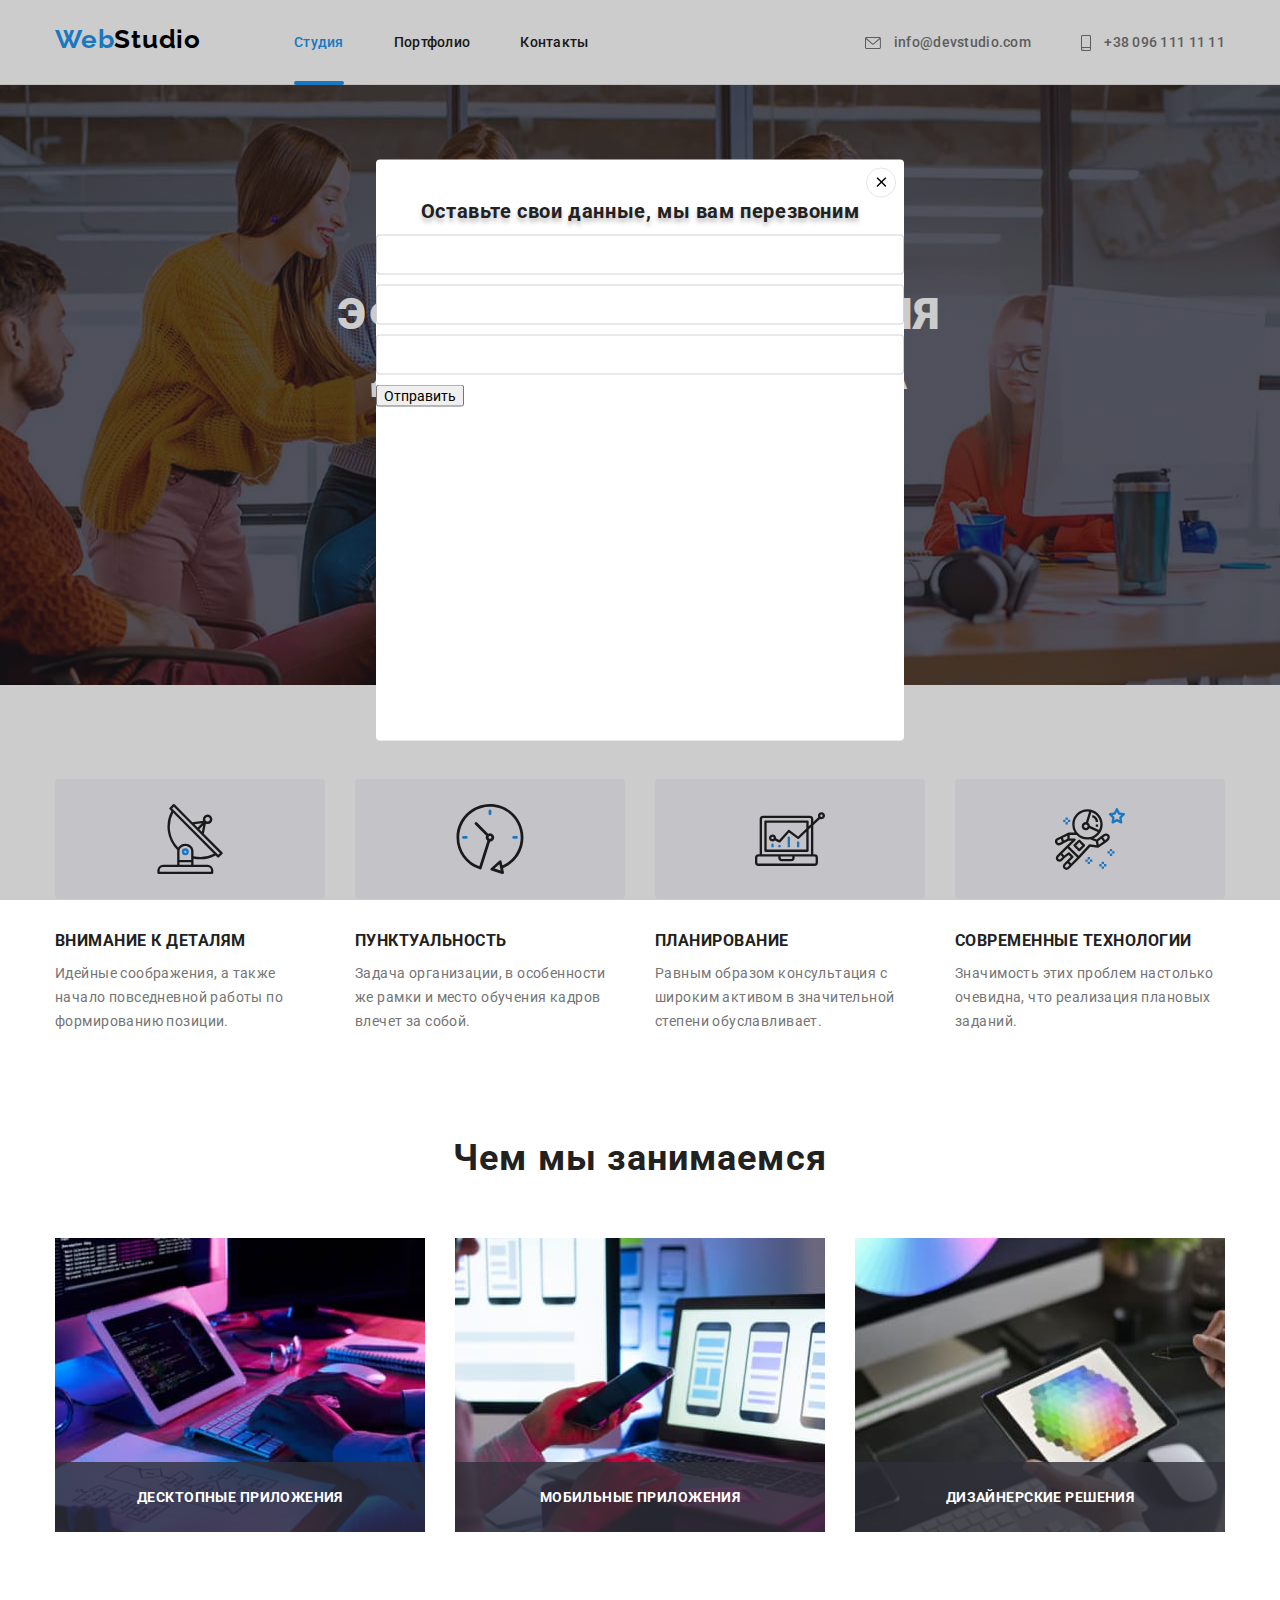
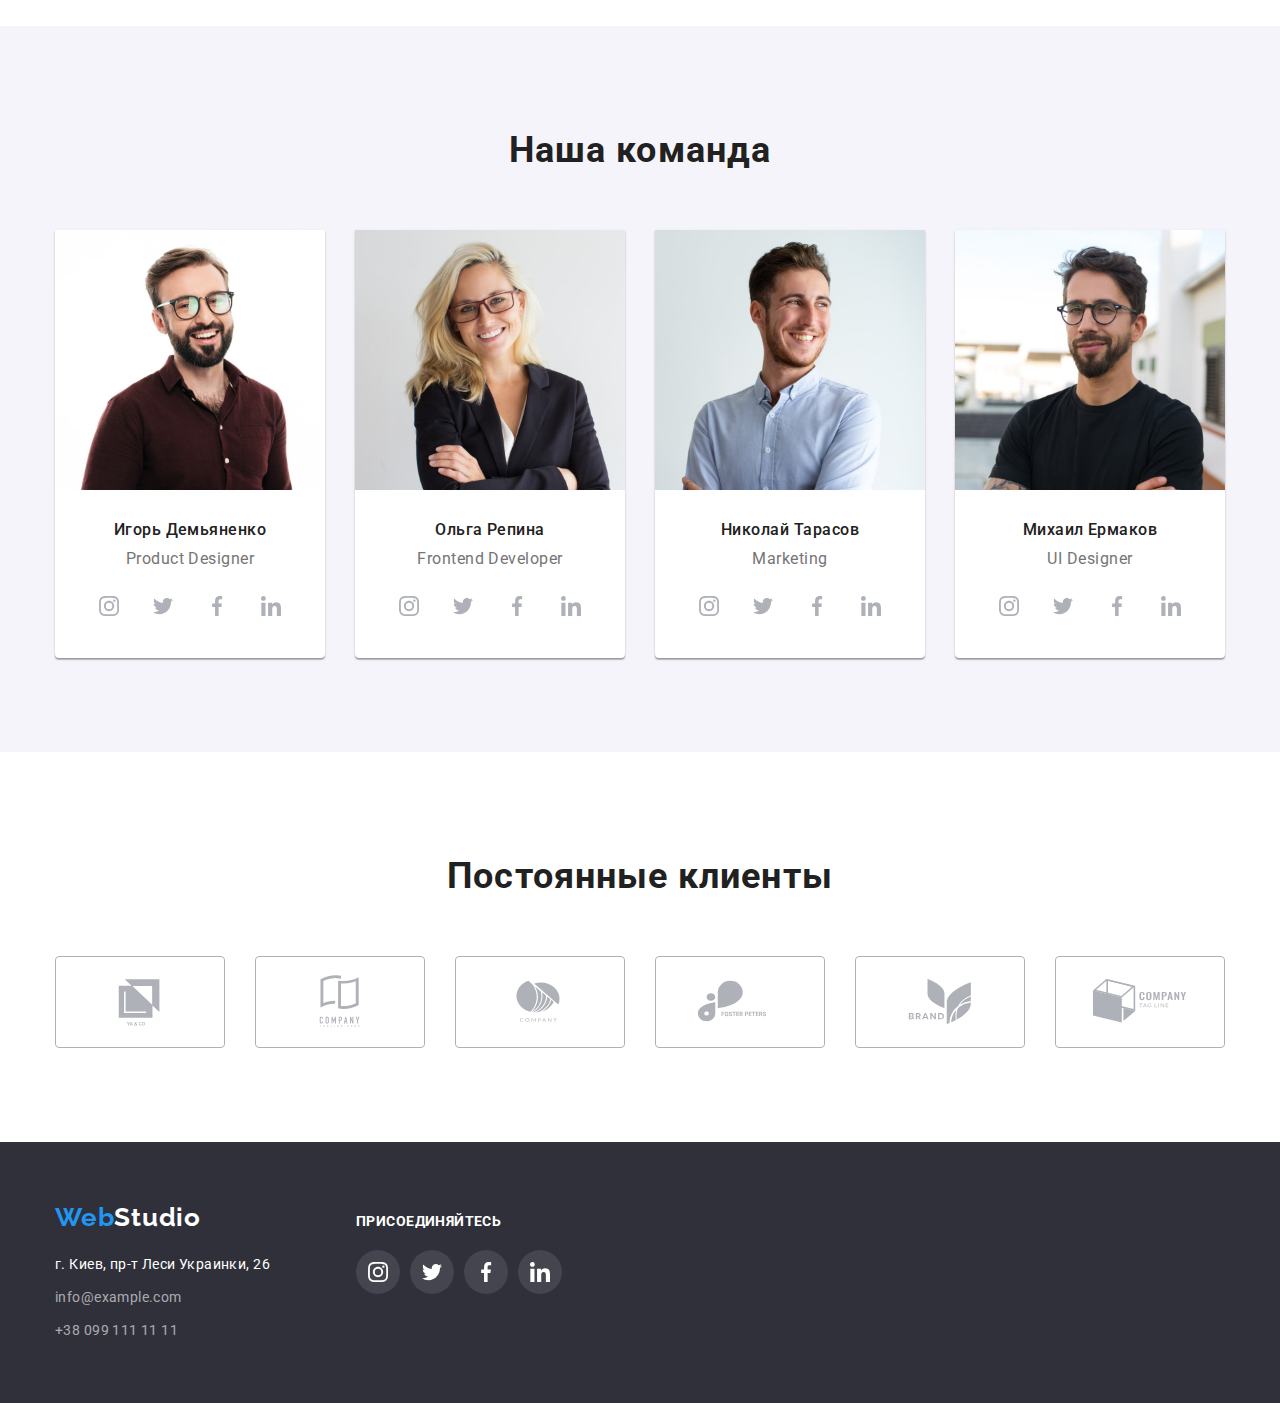
==== index.html @ d60c788e "Делает разметку модалки" ====
<!DOCTYPE html>
<html lang="ru">

<head>
    <meta charset="UTF-8">
    <meta http-equiv="X-UA-Compatible" content="IE=edge">
    <meta name="viewport" content="width=device-width, initial-scale=1.0">
    <title>Document</title>
    <link rel="preconnect" href="https://fonts.googleapis.com">
    <link rel="preconnect" href="https://fonts.gstatic.com" crossorigin>
    <link href="https://fonts.googleapis.com/css2?family=Raleway:wght@700&family=Roboto:wght@400;500;700;900&display=swap"
        rel="stylesheet">
    <link rel="stylesheet" href="https://cdnjs.cloudflare.com/ajax/libs/modern-normalize/1.1.0/modern-normalize.min.css">
    <link rel="stylesheet" href="./css/styles.css">
</head>

<body>
    <header class="header">
    <div class="container navigation">
        <nav>
            <a href="" class="logo">Web<span class="logopart1">Studio</span>
            </a>
            <ul class="nav">
                <li class="nav-item"><a href="" class="nav-link current">Студия</a></li>
                <li class="nav-item"><a href="./portfolio.html" class="nav-link">Портфолио</a></li>
                <li class="nav-item"><a href="" class="nav-link">Контакты</a></li>
        
            </ul>
        </nav>
        <ul class="header-contacts">
            <li class="header-contacts-item"><a href="mailto:info@devstudio.com"
                    class="header-contacts-link">
                    <svg class="header-icon mail" width="16" height="12">
                        <use href="./images/icons.svg#mail"></use>
                    </svg>
                    info@devstudio.com</a></li>
            <li class="header-contacts-item"><a href="tel:+380961111111" class="header-contacts-link">
                    <svg class="header-icon tel" width="10" height="16">
                        <use href="./images/icons.svg#tel"></use>
                    </svg>
                +38 096 111 11 11</a></li>
        </ul>
    </div>
        

    </header>
    <main>

        <section class="hero linear">
            <div class="container">
            <h1 class="hero-title">Эффективные решения для вашего бизнеса</h1>
            <button type="button" class="btn" data-modal-open>Заказать услугу</button>
            </div>
        </section>


        <section class="section">
            <div class="container">
                <h2 class="visually-hidden">Преимущества работы</h2>
                <ul class="list">
                    <li class="list-item">
                        <div class="benefits-container">
                        <svg class="benefits-icon">
                            <use href="./images/icons.svg#antenna"></use>
                        </svg>
                        </div>
                        <h3 class="section-title">Внимание к деталям</h3>
                        <p class="paragraph">Идейные соображения, а также начало повседневной работы по формированию позиции.</p>
                    </li>
                    <li class="list-item">
                        <div class="benefits-container">
                        <svg class="benefits-icon">
                            <use href="./images/icons.svg#clock"></use>
                        </svg>
                        </div>
                        <h3 class="section-title">Пунктуальность</h3>
                        <p class="paragraph">Задача организации, в особенности же рамки и место обучения кадров влечет за собой.</p>
                    </li>
                    <li class="list-item">
                        <div class="benefits-container">
                        <svg class="benefits-icon">
                            <use href="./images/icons.svg#diagram"></use>
                        </svg>
                        </div>
                        <h3 class="section-title">Планирование</h3>
                        <p class="paragraph">Равным образом консультация с широким активом в значительной степени обуславливает.</p>
                    </li>
                    <li class="list-item">
                        <div class="benefits-container">
                        <svg class="benefits-icon">
                            <use href="./images/icons.svg#astronaut"></use>
                        </svg>
                        </div>
                        <h3 class="section-title">Современные технологии</h3>
                        <p class="paragraph">Значимость этих проблем настолько очевидна, что реализация плановых заданий.</p>
                    </li>
                </ul>
            </div>
        </section>

        <section class="section work">
            <div class="container">
                <h2 class="work">Чем мы занимаемся</h2>
                <ul class="list">
                    <li class="list-work">
                        <div class="work-thumb">
                        <img src="./images/keyboard.jpg" alt="разработка планшетного приложения" width="370" height="294" />
                        <div class="work-element">
                            <h3 class="work-title">Десктопные приложения</h3>
                        </div>
                        </div>
                        
                    </li>
                    <li class="list-work">
                        <div class="work-thumb">
                        <img src="./images/notebook.jpg" alt="ноутбук" width="370" height="294" />
                        <div class="work-element">
                            <h3 class="work-title">Мобильные приложения</h3>
                        </div>
                        </div>
                    </li>
                    <li class="list-work">
                        <div class="work-thumb">
                        <img src="./images/art.jpg" alt="работа с палитрой" width="370" height="294" />
                        <div class="work-element">
                        <h3 class="work-title">Дизайнерские решения</h3>
                        </div>
                        </div>
                    </li>
                </ul>
            </div>
        </section>

        <section class="team section">
            <div class="container">
                <h2 class="team-title">Наша команда</h2>
                <ul class="list">
                    <li class="list-item team">
                        <img src="./images/menone.jpg" alt="первый работник" width="270" height="260">
                        <div class="team-container">
                        <h3 class="team-name">Игорь Демьяненко</h3>
                        <p lang="en" class="profession">Product Designer</p>
                        <ul class="team-list">
                            <li class="team-item">
                                <a href="" class="team-link">
                                <svg class="team-icon" width="20" height="20">
                                    <use href="./images/icons.svg#instagram"></use>
                                </svg>
                                </a>
                            </li>
                            <li class="team-item">
                                <a href="" class="team-link">
                                <svg class="team-icon" width="20" height="20">
                                    <use href="./images/icons.svg#twitter"></use>
                                </svg>
                                </a>
                            </li>
                            <li class="team-item">
                                <a href="" class="team-link">
                                <svg class="team-icon" width="20" height="20">
                                    <use href="./images/icons.svg#facebook"></use>
                                </svg>
                                </a>
                            </li>
                            <li class="team-item">
                                <a href="" class="team-link">
                                <svg class="team-icon" width="20" height="20">
                                    <use href="./images/icons.svg#linkedin"></use>
                                </svg>
                                </a>
                            </li>
                        </ul>
                        </div>
                    </li>
                    <li class="list-item team">
                        <img src="./images/women.jpg" alt="второй работник" width="270" height="260">
                        <div class="team-container">
                        <h3 class="team-name">Ольга Репина</h3>
                        <p lang="en" class="profession">Frontend Developer</p>
                        <ul class="team-list">
                            <li class="team-item">
                                <a href="" class="team-link">
                                    <svg class="team-icon" width="20" height="20">
                                        <use href="./images/icons.svg#instagram"></use>
                                    </svg>
                                </a>
                            </li>
                            <li class="team-item">
                                <a href="" class="team-link">
                                    <svg class="team-icon" width="20" height="20">
                                        <use href="./images/icons.svg#twitter"></use>
                                    </svg>
                                </a>
                            </li>
                            <li class="team-item">
                                <a href="" class="team-link">
                                    <svg class="team-icon" width="20" height="20">
                                        <use href="./images/icons.svg#facebook"></use>
                                    </svg>
                                </a>
                            </li>
                            <li class="team-item">
                                <a href="" class="team-link">
                                    <svg class="team-icon" width="20" height="20">
                                        <use href="./images/icons.svg#linkedin"></use>
                                    </svg>
                                </a>
                            </li>
                        </ul>
                        </div>
                    </li>
                    <li class="list-item team">
                        <img src="./images/mentwo.jpg" alt="третий работник" width="270" height="260">
                        <div class="team-container">
                        <h3 class="team-name">Николай Тарасов</h3>
                        <p lang="en" class="profession">Marketing</p>
                        <ul class="team-list">
                            <li class="team-item">
                                <a href="" class="team-link">
                                    <svg class="team-icon" width="20" height="20">
                                        <use href="./images/icons.svg#instagram"></use>
                                    </svg>
                                </a>
                            </li>
                            <li class="team-item">
                                <a href="" class="team-link">
                                    <svg class="team-icon" width="20" height="20">
                                        <use href="./images/icons.svg#twitter"></use>
                                    </svg>
                                </a>
                            </li>
                            <li class="team-item">
                                <a href="" class="team-link">
                                    <svg class="team-icon" width="20" height="20">
                                        <use href="./images/icons.svg#facebook"></use>
                                    </svg>
                                </a>
                            </li>
                            <li class="team-item">
                                <a href="" class="team-link">
                                    <svg class="team-icon" width="20" height="20">
                                        <use href="./images/icons.svg#linkedin"></use>
                                    </svg>
                                </a>
                            </li>
                        </ul>
                        </div>
                    </li>
                    <li class="list-item team">
                        <img src="./images/menthree.jpg" alt="четвертый работник" width="270" height="260">
                        <div class="team-container">
                        <h3 class="team-name">Михаил Ермаков</h3>
                        <p lang="en" class="profession">UI Designer</p>
                        <ul class="team-list">
                            <li class="team-item">
                                <a href="" class="team-link">
                                    <svg class="team-icon" width="20" height="20">
                                        <use href="./images/icons.svg#instagram"></use>
                                    </svg>
                                </a>
                            </li>
                            <li class="team-item">
                                <a href="" class="team-link">
                                    <svg class="team-icon" width="20" height="20">
                                        <use href="./images/icons.svg#twitter"></use>
                                    </svg>
                                </a>
                            </li>
                            <li class="team-item">
                                <a href="" class="team-link">
                                    <svg class="team-icon" width="20" height="20">
                                        <use href="./images/icons.svg#facebook"></use>
                                    </svg>
                                </a>
                            </li>
                            <li class="team-item">
                                <a href="" class="team-link">
                                    <svg class="team-icon" width="20" height="20">
                                        <use href="./images/icons.svg#linkedin"></use>
                                    </svg>
                                </a>
                            </li>
                        </ul>
                        </div>
                    </li>
                </ul>
            </div>
        </section>
        <section class="clients section">
            <div class="container">
                <h2 class="clients-title">Постоянные клиенты</h2>
                <ul class="clients-list">
                    <li class="clients-item">
                        <div class="clients-container">
                        <a href="" class="clients-link">
                            <svg class="clients-icon" width="106" height="60">
                                <use href="./images/icons.svg#logo"></use>
                            </svg>
                        </a>
                        </div>
                    </li>
                    <li class="clients-item">
                        <div class="clients-container">
                            <a href="" class="clients-link">
                                <svg class="clients-icon" width="106" height="60">
                                    <use href="./images/icons.svg#logo-1"></use>
                                </svg>
                            </a>
                        </div>
                    </li>
                    <li class="clients-item">
                        <div class="clients-container">
                            <a href="" class="clients-link">
                                <svg class="clients-icon" width="106" height="60">
                                    <use href="./images/icons.svg#logo-2"></use>
                                </svg>
                            </a>
                        </div>
                    </li>
                    <li class="clients-item">
                        <div class="clients-container">
                            <a href="" class="clients-link">
                                <svg class="clients-icon" width="106" height="60">
                                    <use href="./images/icons.svg#logo-3"></use>
                                </svg>
                            </a>
                        </div>
                    </li>
                    <li class="clients-item">
                        <div class="clients-container">
                            <a href="" class="clients-link">
                                <svg class="clients-icon" width="106" height="60">
                                    <use href="./images/icons.svg#logo-4"></use>
                                </svg>
                            </a>
                        </div>
                    </li>
                    <li class="clients-item">
                        <div class="clients-container">
                            <a href="" class="clients-link">
                                <svg class="clients-icon" width="106" height="60">
                                    <use href="./images/icons.svg#logo-5"></use>
                                </svg>
                            </a>
                        </div>
                    </li>
                </ul>
            </div>
        </section>
    </main>

    <footer class="footer">
        <div class="container footer-central">
            <div class="footer-adress">
            <a href="" class="logo-footer">Web<span class="logopart2">Studio</span>
            </a>
            <address>
                <p class="street-address">г. Киев, пр-т Леси Украинки, 26</p>
                <ul class="footer-contacts">
                    <li class="footer-contacts-item mail"><a href="mailto:info@example.com"
                            class="footer-contacts-link">info@example.com</a></li>
                    <li class="footer-contacts-item"><a href="tel:+380991111111" class="footer-contacts-link">+38 099 111 11 11</a>
                    </li>
                </ul>
            </address>
            </div>
        <div class="container footer-icon">
            <p class="go">Присоединяйтесь</p>
            <ul class="footer-icon-list">
                <li class="footer-icon-item">
                    <a href="" class="footer-icon-link">
                        <svg class="footer-icon" width="20" height="20">
                            <use href="./images/icons.svg#instagram"></use>
                        </svg>
                    </a>
                </li>
                <li class="footer-icon-item">
                    <a href="" class="footer-icon-link">
                        <svg class="footer-icon" width="20" height="20">
                            <use href="./images/icons.svg#twitter"></use>
                        </svg>
                    </a>
                </li>
                <li class="footer-icon-item">
                    <a href="" class="footer-icon-link">
                        <svg class="footer-icon" width="20" height="20">
                            <use href="./images/icons.svg#facebook"></use>
                        </svg>
                    </a>
                </li>
                <li class="footer-icon-item">
                    <a href="" class="footer-icon-link">
                        <svg class="footer-icon" width="20" height="20">
                            <use href="./images/icons.svg#linkedin"></use>
                        </svg>
                    </a>
                </li>
            </ul>
        </div>    
        </div>
    </footer>
    <div class="backdrop" data-modal>
    <!-- <div class="backdrop is-hidden" data-modal> --> 
        <div class="modal">
            <button type="button" class="modal-close-btn" data-modal-close>
                <svg class="close-btn" width="30" height="30">
                    <use href="./images/icons.svg#close"></use>
                </svg>
            </button>
            <p class="modal-title">Оставьте свои данные, мы вам перезвоним</p>
            <form class="modal-form">
                <input type="text" name="user-name" class="modal-input">
                <input type="tel" name="user-tel" class="modal-input">
                <input type="email" name="user-email" class="modal-input">
                <button type="submit">Отправить</button>
            </form>
        </div>
    </div>
    <script src="./js/modal.js"></script>
</body>

</html>
---- css/styles.css ----
:root {
  --primary-text-color: #212121;
  --paragraph-text-color: #757575; /*цвет параграфов*/
  --title-text-color: #212121; /*цвет заголовков*/
  --accent-color: #2196f3; /*цвет акцентов*/
  --primary-light-color: #ffffff; /*цвет преимущественного*/
  --adress-text-color: rgba(255, 255, 255, 0.6); /*цвет текста в футере*/
  --logo-part1-color: #000000;
  --bgc-team-color: #f5f4fa;
  --icon-color: #afb1b8;
  --duration: 250ms;
  --timing: cubic-bezier(0.4, 0, 0.2, 1);
}

.container {
  width: 1200px;
  padding-right: 15px;
  padding-left: 15px;
  margin-right: auto;
  margin-left: auto;
}

/* Сайт Студия */

body {
  margin: 0;
  color: var(--primary-text-color);
  font-family: Roboto, sans-serif;
  font-size: 14px;
}

ul {
  list-style: none;
}

a {
  text-decoration: none;
}

img {
  display: block;
  max-width: 100%;
  height: auto;
}

/* Логотип */

.logo {
  color: var(--accent-color);
  font-family: Raleway, sans-serif;
  font-weight: 700;
  font-size: 26px;
  line-height: 1.19;
  letter-spacing: 0.03em;

  margin-right: 93px;
  padding-top: 24px;
  padding-bottom: 25px;
}

.logopart1 {
  color: var(--logo-part1-color);
  font-family: Raleway, sans-serif;
  font-weight: 700;
  font-size: 26px;
  line-height: 1.19;
  letter-spacing: 0.03em;
}

.logopart2 {
  color: var(--primary-light-color);
  font-family: Raleway, sans-serif;
  font-weight: 700;
  font-size: 26px;
  line-height: 1.19;
  letter-spacing: 0.03em;
}

/* site-nav*/

.nav,
.header-contacts,
.list,
.footer-contacts,
p {
  padding: 0;
  margin: 0;
}

nav,
.nav {
  display: flex;
}

.header {
  border-bottom: 1px solid #ececec;
}

.container.navigation {
  display: flex;
  align-items: center;
}

.nav .nav-item:not(:last-child) {
  margin-right: 50px;
}

.nav .nav-link {
  display: block;
  padding-top: 32px;
  padding-bottom: 32px;

  color: var(--title-text-color);
  font-weight: 500;
  line-height: 1.43;
  letter-spacing: 0.02em;

  transition-property: color;
  transition-duration: var(--duration);
  transition-timing-function: var(--timing);

  position: relative;
}

.nav .nav-link:hover,
.nav .nav-link:focus {
  color: var(--accent-color);
}

.nav .nav-link.current {
  color: var(--accent-color);
}

.nav-link.current::after {
  display: inline-block;
  position: absolute;
  content: "";
  width: 100%;
  height: 4px;
  border-radius: 2px;
  background-color: var(--accent-color);
  left: 0;
  bottom: -1px;
}

.header-contacts {
  display: flex;
  margin-left: auto;
  align-items: center;
  justify-content: center;
}

.header-contacts-item:not(:last-child) {
  margin-right: 50px;
}

.header-icon.mail {
  margin-bottom: 0;
  fill: currentColor;
  vertical-align: middle;
  margin-right: 10px;
}

.header-icon.tel {
  fill: currentColor;
  vertical-align: middle;
  margin-right: 10px;
}

.header-icon:focus,
.header-icon:hover {
  fill: var(--accent-color);
}

.header-contacts-link {
  display: block;
  padding-top: 32px;
  padding-bottom: 32px;

  color: var(--paragraph-text-color);
  font-weight: 500;
  line-height: 1.43;
  letter-spacing: 0.02em;

  transition-property: color;
  transition-duration: var(--duration);
  transition-timing-function: var(--timing);
}

.header-contacts-link:hover,
.header-contacts-link:focus {
  color: var(--accent-color);
}

/*Hero*/

.hero {
  background-color: #2f303a;
  text-align: center;
  padding: 200px 0;
}

.linear {
  max-width: 1600px;
  background-image: linear-gradient(
      rgba(47, 48, 58, 0.4),
      rgba(47, 48, 58, 0.4)
    ),
    url(../images/background.jpg);
  background-repeat: no-repeat;
  background-position: center;
  background-size: auto;
  margin: 0 auto;
}

.hero-title {
  color: var(--primary-light-color);
  font-weight: 900;
  font-size: 44px;
  line-height: 1.36;

  margin-left: auto;
  margin-right: auto;
  width: 696px;

  text-align: center;
  letter-spacing: 0.06em;
  text-transform: uppercase;

  margin-top: 0;
  margin-bottom: 30px;
}

.btn {
  background-color: var(--accent-color);
  color: var(--primary-light-color);
  font-family: Roboto, sans-serif;
  font-weight: 700;
  font-size: 16px;
  line-height: 1.88;
  letter-spacing: 0.06em;

  cursor: pointer;

  border: none;
  border-radius: 4px;

  padding-top: 10px;
  padding-right: 32px;
  padding-bottom: 10px;
  padding-left: 32px;

  transition-property: background-color;
  transition-duration: var(--duration);
  transition-timing-function: var(--timing);
}

.btn:hover,
.btn:focus {
  background-color: #188ce8;
}

/*Section*/

.section {
  padding-top: 94px;
  padding-bottom: 94px;
}

.visually-hidden {
  position: absolute;
  white-space: nowrap;
  width: 1px;
  height: 1px;
  overflow: hidden;
  border: 0;
  padding: 0;
  clip: rect(0 0 0 0);
  clip-path: inset(50%);
  margin: -1px;
}

.list {
  display: flex;
}

.work-thumb {
  position: relative;
}

.work-element {
  display: flex;
  align-items: center;
  justify-content: center;
  position: absolute;
  width: 370px;
  height: 70px;
  bottom: 0;
  background-color: rgba(47, 48, 58, 0.8);
}

.work-title {
  font-weight: 700;
  font-size: 14px;
  line-height: 1.43;
  letter-spacing: 0.03em;
  text-transform: uppercase;
  margin-top: 0;
  margin-bottom: 0;
  color: var(--primary-light-color);
}

.list-work {
  width: 370px;
  margin-right: 30px;
}

.benefits-container {
  width: 270px;
  height: 120px;
  box-sizing: border-box;
  background-color: var(--bgc-team-color);
  border-radius: 4px;
  margin-bottom: 30px;
  display: flex;
  align-items: center;
  justify-content: center;
}

.benefits-icon {
  width: 70px;
  height: 70px;
  background-color: var(--bgc-team-color);
}

.section-title {
  font-weight: 700;
  line-height: 1.43;
  letter-spacing: 0.03em;
  text-transform: uppercase;

  margin-top: 0;
  margin-bottom: 10px;
}

.section .paragraph {
  color: var(--paragraph-text-color);
  font-weight: 400;
  line-height: 1.71;
  letter-spacing: 0.03em;
}

.section.work {
  padding-top: 0;
  margin-bottom: 0;
}

.list-work:nth-child(3n) {
  margin-right: 0;
}

.work,
.team-title,
.clients-title {
  margin-top: 0;
  margin-bottom: 50px;

  font-weight: 700;
  font-size: 36px;
  line-height: 1.67;
  text-align: center;
  letter-spacing: 0.03em;
}

.team {
  background-color: var(--bgc-team-color);
}

.team-container {
  box-sizing: border-box;
  padding: 30px 32px;
  text-align: center;

  border-radius: 0px 0px 4px 4px;
}

.list .list-item {
  background-color: var(--primary-light-color);
  width: 270px;
  margin-right: 30px;
}

.list-item.team {
  box-shadow: 0px 1px 3px rgba(0, 0, 0, 0.12), 0px 1px 1px rgba(0, 0, 0, 0.14),
    0px 2px 1px rgba(0, 0, 0, 0.2);
  border-radius: 0px 0px 4px 4px;
}

.list-item:nth-child(4n) {
  margin-right: 0;
}

.team-name {
  margin-top: 0;
  margin-bottom: 10px;

  font-weight: 500;
  font-size: 16px;
  line-height: 1.19;
  letter-spacing: 0.03em;
}

.profession {
  color: var(--paragraph-text-color);
  font-weight: 400;
  font-size: 16px;
  line-height: 1.19;
  letter-spacing: 0.03em;
  margin-bottom: 16px;
}

/* --Icon-- */

.team-list {
  display: flex;
  justify-content: center;
  padding-left: 0;
}

.team-item + .team-item {
  margin-left: 10px;
}

.team-link {
  width: 44px;
  height: 44px;
  border-radius: 50px;
  background-color: var(--primary-light-color);
  display: flex;
  align-items: center;
  justify-content: center;
  color: var(--icon-color);

  transition-property: color, background-color;
  transition-duration: var(--duration);
  transition-timing-function: var(--timing);
}

.team-link:hover,
.team-link:focus {
  background-color: var(--accent-color);
  color: var(--primary-light-color);
}

.team-icon {
  fill: currentColor;
}

/* Clients */

.clients-link {
  display: flex;
  width: 170px;
  height: 92px;
  justify-content: center;
  align-items: center;
  color: var(--icon-color);
  border-radius: 4px;
  border: 1px solid var(--icon-color);

  transition-property: color, border-color;
  transition-duration: var(--duration);
  transition-timing-function: var(--timing);
}

.clients-link:hover,
.clients-link:focus {
  color: var(--accent-color);
  border-color: var(--accent-color);
}

.clients-list {
  display: flex;
  padding-left: 0;
  margin: 0;
}

.clients-item + .clients-item {
  margin-left: 30px;
}

.clients-icon {
  fill: currentColor;
}

/*Footer*/

.footer {
  background-color: #2f303a;

  padding-top: 60px;
  padding-bottom: 60px;
}

.logo-footer {
  color: var(--accent-color);
  font-family: Raleway, sans-serif;
  font-weight: 700;
  font-size: 26px;
  line-height: 1.19;
  letter-spacing: 0.03em;

  display: block;
  margin-bottom: 20px;
  margin-right: 0;
}

.street-address {
  color: var(--primary-light-color);
  font-style: normal;
  font-weight: 400;
  line-height: 1.71;
  letter-spacing: 0.03em;

  margin-bottom: 9px;
}

.footer-contacts-link {
  color: rgba(255, 255, 255, 0.6);
  font-style: normal;
  font-weight: 400;
  line-height: 1.71;
  letter-spacing: 0.03em;

  transition-property: color;
  transition-duration: var(--duration);
  transition-timing-function: var(--timing);
}

.mail {
  margin-bottom: 9px;
}

.footer-contacts-link:hover,
.footer-contacts-link:focus {
  color: var(--accent-color);
}

/* --Icon footer-- */

.footer-central {
  display: flex;
  align-items: baseline;
}

.footer-adress {
  min-width: 231px;
  margin-right: 70px;
}

.container .footer-icon {
  display: flex;
  flex-wrap: wrap;
  width: 206px;
  justify-content: flex-start;
  padding: 0;
  margin: 0;
}

.go {
  color: var(--primary-light-color);
  font-style: normal;
  font-weight: 700;
  font-size: 14px;
  line-height: 1.14;
  letter-spacing: 0.03em;
  text-transform: uppercase;

  margin-bottom: 20px;
}

.footer-icon-list {
  display: flex;
  padding: 0;
  margin: 0;
}

.footer-icon-item + .footer-icon-item {
  margin-left: 10px;
}

.footer-icon-link {
  display: flex;
  width: 44px;
  height: 44px;
  border-radius: 50px;
  background-color: rgba(255, 255, 255, 0.1);
  fill: var(--primary-light-color);
  align-items: center;
  justify-content: center;

  transition-property: background-color;
  transition-duration: var(--duration);
  transition-timing-function: var(--timing);
}

.footer-icon-link:hover,
.footer-icon-link:focus {
  background-color: var(--accent-color);
}

/* Сайт Портфолио */

.portfolio {
  padding-top: 94px;
  padding-bottom: 94px;
}

.portfolio-filter {
  display: flex;
  padding-left: 0;
  margin-top: 0;
  margin-bottom: 50px;
  margin-left: auto;
  margin-right: auto;
  justify-content: center;
}

.portfolio-link {
  padding-top: 6px;
  padding-bottom: 6px;
  padding-left: 22px;
  padding-right: 22px;
}

.portfolio-filter .filter-item + .filter-item {
  margin-left: 8px;
}

.filter-item:hover,
.filter-item:focus {
  box-shadow: 0px 3px 1px rgba(0, 0, 0, 0.1), 0px 1px 2px rgba(0, 0, 0, 0.08),
    0px 2px 2px rgba(0, 0, 0, 0.12);
  border-radius: 4px;
}

.portfolio-link {
  cursor: pointer;

  background-color: var(--bgc-team-color);
  font-family: Roboto, sans-serif;
  font-style: normal;
  font-weight: 500;
  font-size: 16px;
  line-height: 1.63;
  text-align: center;
  letter-spacing: 0.03em;

  border: none;
  border-radius: 4px;

  transition-property: box-shadow, color, background-color;
  transition-duration: var(--duration);
  transition-timing-function: var(--timing);
}

.portfolio-link:hover,
.portfolio-link:focus {
  background-color: var(--accent-color);
  color: var(--primary-light-color);
  box-shadow: 0px 3px 1px rgba(0, 0, 0, 0.1), 0px 1px 2px rgba(0, 0, 0, 0.08),
    0px 2px 2px rgba(0, 0, 0, 0.12);
  border-radius: 4px;
}

.portfolio-link.current {
  color: var(--primary-light-color);
  background-color: var(--accent-color);
}

.portfolio-thumb {
  position: relative;
  opacity: 1;
  overflow: hidden;
}

.portfolio-thumb:hover::before {
  opacity: 1;
}

.portfolio-thumb::before {
  display: inline-block;
  content: "";
  position: absolute;
  width: 100%;
  height: 100%;
  opacity: 0;
}

.portfolio-text {
  position: absolute;
  top: 0;
  left: 0;
  width: 100%;
  height: 100%;
  padding: 63px 24px;

  font-size: 18px;
  line-height: 1.56;
  letter-spacing: 0.03em;
  color: var(--primary-light-color);
  background-color: rgba(33, 150, 243, 0.9);

  transform: translateY(101%);

  transition-duration: var(--duration);
  transition-timing-function: var(--timing);
}

.portfolio-title {
  font-weight: 700;
  font-size: 18px;
  line-height: 2;
  letter-spacing: 0.06em;
  margin-top: 0;
  margin-bottom: 4px;

  color: var(--primary-text-color);
}

.portfolio-list {
  display: flex;
  flex-wrap: wrap;
  padding-left: 0;
  margin-top: 0;
  margin-bottom: 0;
}

.portfolio-item {
  color: var(--paragraph-text-color);
  font-weight: 400;
  font-size: 16px;
  line-height: 1.87;
  letter-spacing: 0.03em;
}

.portfolio-container {
  box-sizing: border-box;
  padding-top: 20px;
  padding-right: 24px;
  padding-bottom: 20px;
  padding-left: 24px;

  border-right: 1px solid #eeeeee;
  border-bottom: 1px solid #eeeeee;
  border-left: 1px solid #eeeeee;
}

.portfolio-element {
  width: calc((100% - 60px) / 3);
  margin-right: 30px;
  margin-bottom: 30px;
  background-color: var(--primary-light-color);
}

.portfolio-element:hover,
.portfolio-element:focus,
.portfolio-element-link:hover,
.portfolio-element-link:focus {
  box-shadow: 0px 1px 1px rgba(0, 0, 0, 0.12), 0px 4px 4px rgba(0, 0, 0, 0.06),
    1px 4px 6px rgba(0, 0, 0, 0.16);
}

.portfolio-element-link:hover .portfolio-text,
.portfolio-element-link:focus .portfolio-text {
  transform: translateY(0);
}

.portfolio-element:nth-child(3n) {
  margin-right: 0;
}

.portfolio-element:nth-last-child(-n + 3) {
  margin-bottom: 0;
}

.portfolio-element-link {
  display: block;

  transition-property: box-shadow;
  transition-duration: var(--duration);
  transition-timing-function: var(--timing);
}

.backdrop {
  width: 100vw;
  height: 100vh;
  background-color: rgba(0, 0, 0, 0.2);
  position: fixed;
  top: 0;
  transition: opacity 250ms, visibility 250ms;
}

.is-hidden {
  opacity: 0;
  pointer-events: 0;
  visibility: hidden;
}

.modal {
  width: 528px;
  min-height: 581px;
  background-color: var(--primary-light-color);
  border-radius: 4px;
  position: absolute;
  top: 50%;
  left: 50%;
  transform: translate(-50%, -50%);

  transition: transform 500ms;
}

.modal-close-btn {
  display: flex;
  width: 30px;
  height: 30px;
  border-radius: 50%;
  border: 1px solid rgba(0, 0, 0, 0.1);
  background-color: transparent;
  position: absolute;
  top: 8px;
  right: 8px;
  align-items: center;
}

.modal-title {
  font-weight: 700;
  font-size: 20px;
  line-height: 1.15;
  text-align: center;
  letter-spacing: 0.03em;
  text-shadow: 0px 4px 4px rgba(0, 0, 0, 0.25);

  margin-top: 40px;
  margin-bottom: 12px;
}

.modal-input {
  width: 100%;
  height: 40px;
  border: 1px solid rgba(33, 33, 33, 0.2);
  border-radius: 4px;
  margin-bottom: 10px;
  font-size: ;
  color: ;
}

.backdrop.is-hidden .modal {
  transform: rotate(-300deg) scale(0.5);
}
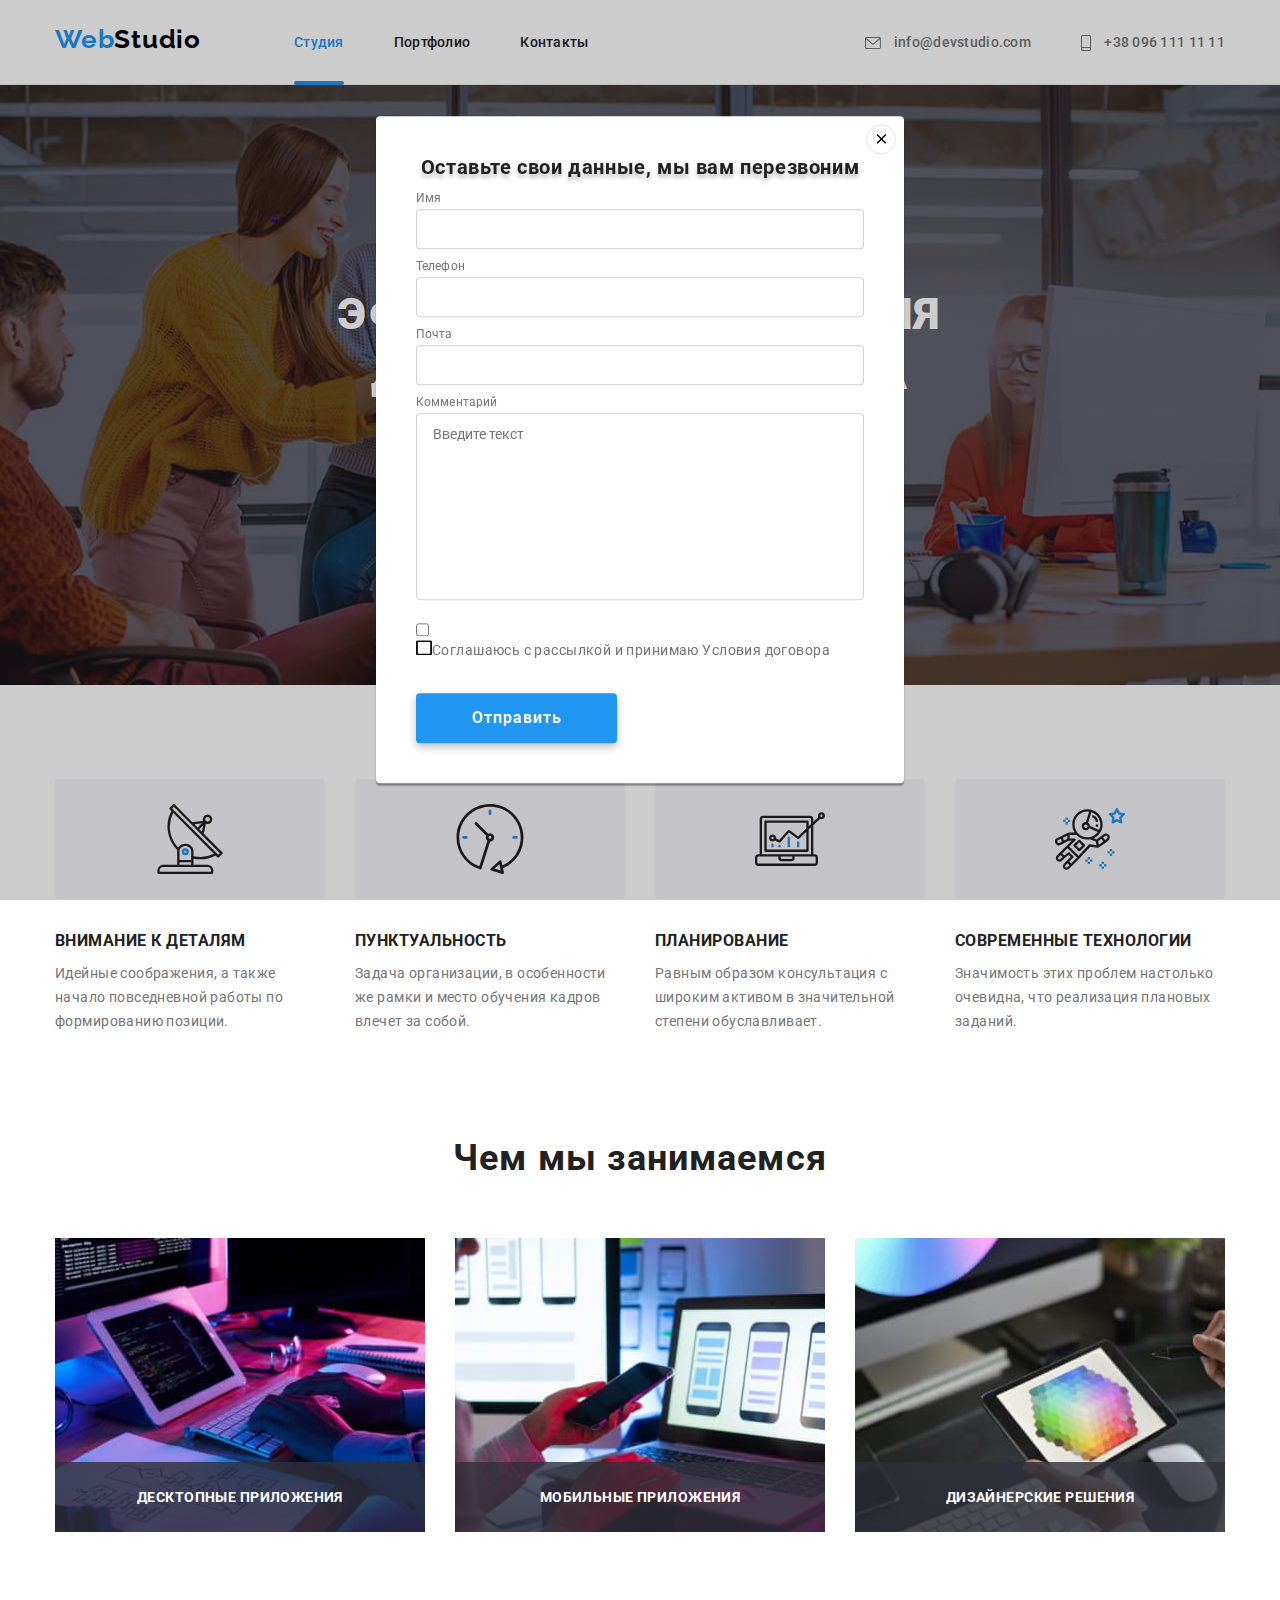
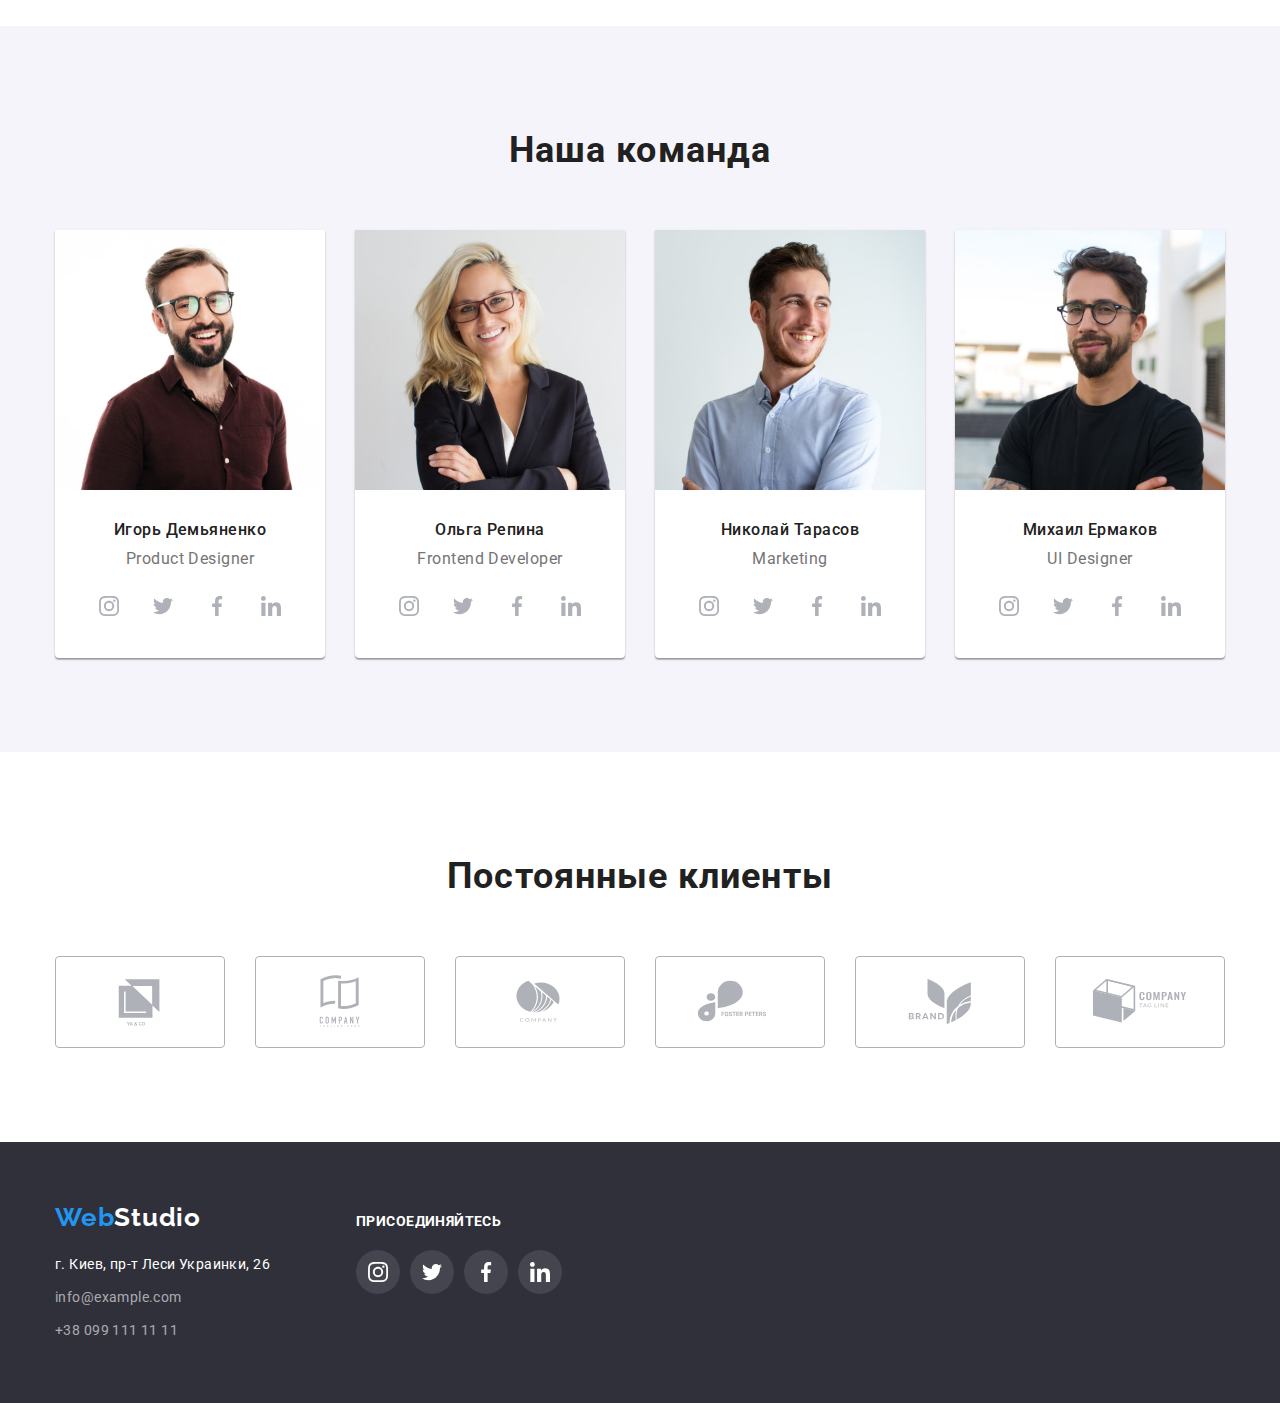
==== commit f8e7d7bf: "Размечает чекбокс" ====
--- a/index.html
+++ b/index.html
@@ -409,10 +409,39 @@
             </button>
             <p class="modal-title">Оставьте свои данные, мы вам перезвоним</p>
             <form class="modal-form">
-                <input type="text" name="user-name" class="modal-input">
-                <input type="tel" name="user-tel" class="modal-input">
-                <input type="email" name="user-email" class="modal-input">
-                <button type="submit">Отправить</button>
+                <label for="user-name" class="modal-lable">Имя</label>
+                <input 
+                    type="text" 
+                    name="user-name" 
+                    class="modal-input" 
+                    id="user-name">
+                <label for="user-tel" class="modal-lable">Телефон</label>
+                <input 
+                    type="tel" 
+                    name="user-tel" 
+                    class="modal-input" 
+                    id="user-tel">
+                <label for="user-email" class="modal-lable">Почта</label>
+                <input 
+                    type="email" 
+                    name="user-email" 
+                    class="modal-input"
+                    id="user-email">
+                <div class="form-field">  
+                <label for="user-text" class="modal-lable">Комментарий</label>    
+                <textarea name="user-text" id="user-text" cols="30" rows="10" class="modal-text" placeholder="Введите текст"></textarea>
+                </div>
+                <div class="form-field">
+                    <input type="checkbox" name="modal-check" id="modal-check" class="modal-check">
+                    <label for="modal-check" class="modal-check-text">
+                        <span>
+                            <svg class="icon-vector" width="16" height="15">
+                                <use href="./images/icons.svg#icon-vector"></use>
+                            </svg>
+                        </span>
+                        Соглашаюсь с рассылкой и принимаю Условия договора</label>
+                </div>
+                <button type="submit" class="modal-btn">Отправить</button>
             </form>
         </div>
     </div>
--- a/css/styles.css
+++ b/css/styles.css
@@ -812,6 +812,8 @@
   min-height: 581px;
   background-color: var(--primary-light-color);
   border-radius: 4px;
+  box-shadow: 0px 1px 3px rgba(0, 0, 0, 0.12), 0px 1px 1px rgba(0, 0, 0, 0.14),
+    0px 2px 1px rgba(0, 0, 0, 0.2);
   position: absolute;
   top: 50%;
   left: 50%;
@@ -833,6 +835,11 @@
   align-items: center;
 }
 
+.modal-form {
+  margin-right: 40px;
+  margin-left: 40px;
+}
+
 .modal-title {
   font-weight: 700;
   font-size: 20px;
@@ -851,8 +858,61 @@
   border: 1px solid rgba(33, 33, 33, 0.2);
   border-radius: 4px;
   margin-bottom: 10px;
-  font-size: ;
-  color: ;
+}
+
+.modal-lable {
+  font-size: 12px;
+  line-height: 1.17;
+  letter-spacing: 0.01em;
+  color: var(--paragraph-text-color);
+  margin-bottom: 4px;
+  display: block;
+}
+
+.modal-text {
+  width: 100%;
+  height: 100%;
+  color: rgba(117, 117, 117, 0.5);
+  border: 1px solid rgba(33, 33, 33, 0.2);
+  box-sizing: border-box;
+  border-radius: 4px;
+  padding: 12px 16px;
+  resize: none;
+  margin-bottom: 20px;
+}
+
+.modal-check-text {
+  font-size: 14px;
+  line-height: 1.71;
+  letter-spacing: 0.03em;
+  color: var(--paragraph-text-color);
+  display: flex;
+  align-items: center;
+  text-align: center;
+  margin-bottom: 30px;
+}
+
+.modal-btn {
+  background-color: var(--accent-color);
+  color: var(--primary-light-color);
+  font-family: Roboto, sans-serif;
+  font-weight: 700;
+  font-size: 16px;
+  line-height: 1.88;
+  letter-spacing: 0.06em;
+
+  cursor: pointer;
+
+  border: none;
+  border-radius: 4px;
+
+  padding-top: 10px;
+  padding-right: 55px;
+  padding-bottom: 10px;
+  padding-left: 56px;
+  margin-bottom: 40px;
+
+  filter: drop-shadow(0px 4px 4px rgba(0, 0, 0, 0.25));
 }
 
 .backdrop.is-hidden .modal {
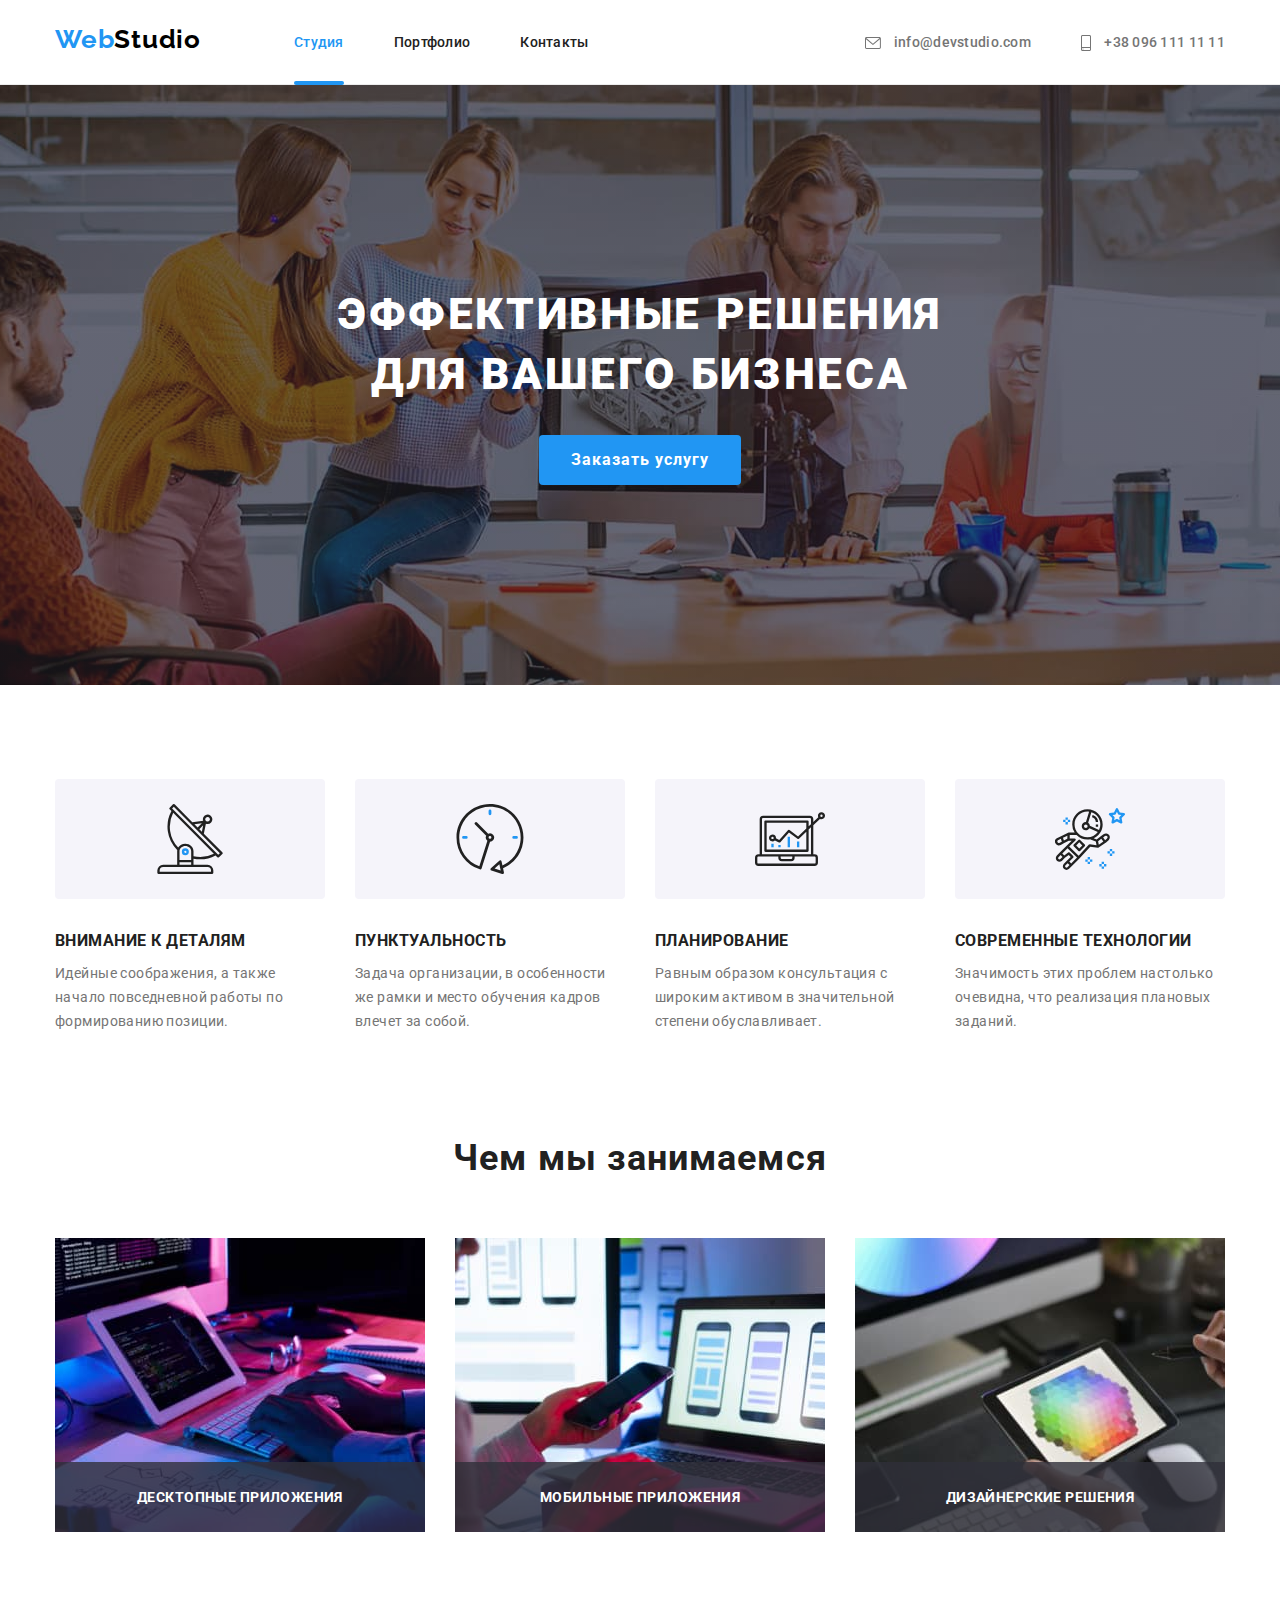
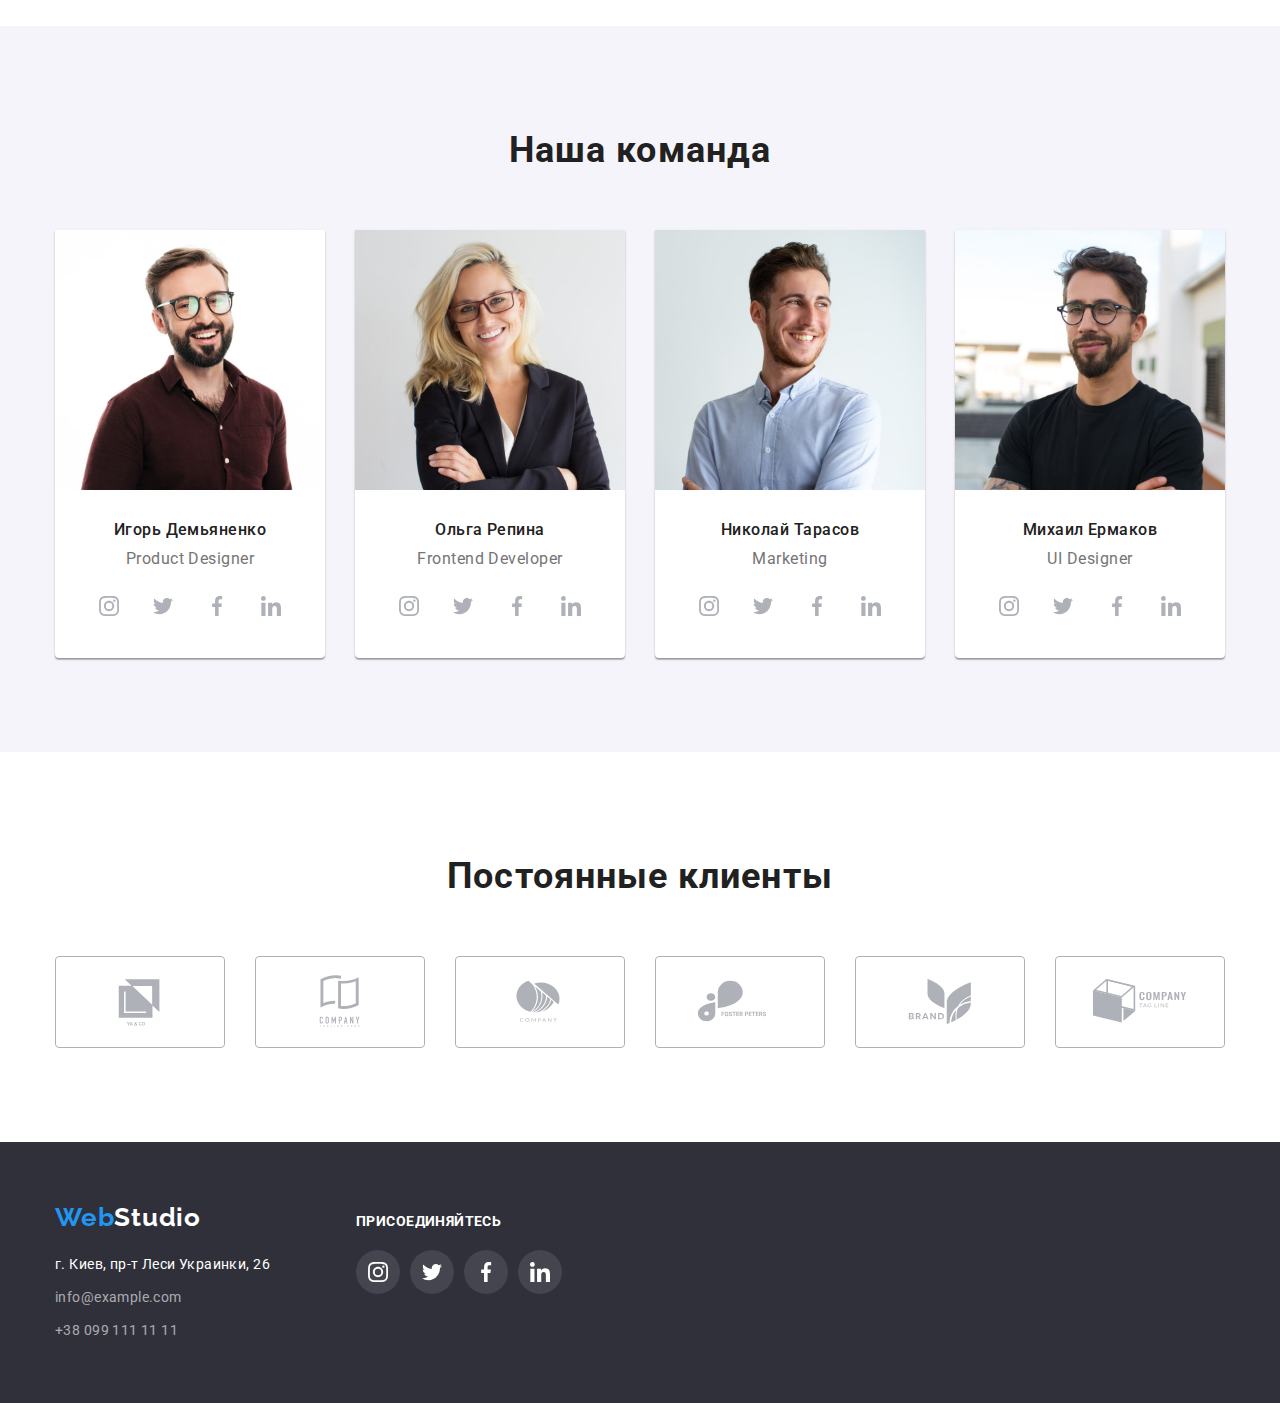
==== commit 689d8bf8: "Ставит иконки и плавный переход в модалке" ====
--- a/index.html
+++ b/index.html
@@ -399,8 +399,8 @@
         </div>    
         </div>
     </footer>
-    <div class="backdrop" data-modal>
-    <!-- <div class="backdrop is-hidden" data-modal> --> 
+    <div class="backdrop is-hidden" data-modal>
+    <!-- <div class="backdrop" data-modal> --> 
         <div class="modal">
             <button type="button" class="modal-close-btn" data-modal-close>
                 <svg class="close-btn" width="30" height="30">
@@ -409,37 +409,58 @@
             </button>
             <p class="modal-title">Оставьте свои данные, мы вам перезвоним</p>
             <form class="modal-form">
+                <div class="form-field">
                 <label for="user-name" class="modal-lable">Имя</label>
+                <div class="modal-input-wrap">
                 <input 
                     type="text" 
                     name="user-name" 
                     class="modal-input" 
                     id="user-name">
+                <svg class="modal-icon" width="18" height="18">
+                    <use href="./images/icons.svg#modal-person"></use>
+                </svg>
+                </div>
+                </div>
+                <div class="form-field">
                 <label for="user-tel" class="modal-lable">Телефон</label>
+                <div class="modal-input-wrap">
                 <input 
                     type="tel" 
                     name="user-tel" 
                     class="modal-input" 
                     id="user-tel">
+                <svg class="modal-icon" width="18" height="18">
+                    <use href="./images/icons.svg#modal-phone"></use>
+                </svg>
+                </div>
+                </div>
+                <div class="form-field">
                 <label for="user-email" class="modal-lable">Почта</label>
+                <div class="modal-input-wrap">
                 <input 
                     type="email" 
                     name="user-email" 
                     class="modal-input"
                     id="user-email">
+                <svg class="modal-icon" width="18" height="18">
+                    <use href="./images/icons.svg#modal-email"></use>
+                </svg>
+                </div>
+                </div>
                 <div class="form-field">  
                 <label for="user-text" class="modal-lable">Комментарий</label>    
                 <textarea name="user-text" id="user-text" cols="30" rows="10" class="modal-text" placeholder="Введите текст"></textarea>
                 </div>
                 <div class="form-field">
-                    <input type="checkbox" name="modal-check" id="modal-check" class="modal-check">
+                    <input type="checkbox" name="modal-check" id="modal-check" class="modal-check visually-hidden">
                     <label for="modal-check" class="modal-check-text">
                         <span>
-                            <svg class="icon-vector" width="16" height="15">
-                                <use href="./images/icons.svg#icon-vector"></use>
+                            <svg class="modal-check-icon" width="16" height="15">
+                                <use href="./images/icons.svg#check"></use>
                             </svg>
                         </span>
-                        Соглашаюсь с рассылкой и принимаю Условия договора</label>
+                        Соглашаюсь с рассылкой и принимаю<a href="" class="contract">Условия договора</a></label>
                 </div>
                 <button type="submit" class="modal-btn">Отправить</button>
             </form>
--- a/css/styles.css
+++ b/css/styles.css
@@ -833,6 +833,15 @@
   top: 8px;
   right: 8px;
   align-items: center;
+
+  transition-property: fill;
+  transition-duration: var(--duration);
+  transition-timing-function: var(--timing);
+}
+
+.modal-close-btn:hover,
+.modal-close-btn:focus {
+  fill: var(--accent-color);
 }
 
 .modal-form {
@@ -840,6 +849,10 @@
   margin-left: 40px;
 }
 
+.form-field {
+  margin-bottom: 10px;
+}
+
 .modal-title {
   font-weight: 700;
   font-size: 20px;
@@ -850,6 +863,21 @@
 
   margin-top: 40px;
   margin-bottom: 12px;
+}
+
+.modal-input-wrap {
+  position: relative;
+}
+
+.modal-icon {
+  position: absolute;
+  left: 12px;
+  top: 50%;
+  transform: translateY(-50%);
+
+  transition-property: fill;
+  transition-duration: var(--duration);
+  transition-timing-function: var(--timing);
 }
 
 .modal-input {
@@ -857,7 +885,21 @@
   height: 40px;
   border: 1px solid rgba(33, 33, 33, 0.2);
   border-radius: 4px;
-  margin-bottom: 10px;
+
+  transition-property: border-color;
+  transition-duration: var(--duration);
+  transition-timing-function: var(--timing);
+}
+
+.modal-input:focus,
+.modal-input:hover {
+  border-color: var(--accent-color);
+  cursor: pointer;
+}
+
+.modal-input:focus + .modal-icon,
+.modal-input:hover + .modal-icon {
+  fill: var(--accent-color);
 }
 
 .modal-lable {
@@ -870,6 +912,9 @@
 }
 
 .modal-text {
+  font-size: 12px;
+  line-height: 1.17;
+  letter-spacing: 0.01em;
   width: 100%;
   height: 100%;
   color: rgba(117, 117, 117, 0.5);
@@ -879,6 +924,16 @@
   padding: 12px 16px;
   resize: none;
   margin-bottom: 20px;
+
+  transition-property: border-color;
+  transition-duration: var(--duration);
+  transition-timing-function: var(--timing);
+}
+
+.modal-text:hover,
+.modal-text:focus {
+  border-color: var(--accent-color);
+  cursor: pointer;
 }
 
 .modal-check-text {
@@ -890,6 +945,27 @@
   align-items: center;
   text-align: center;
   margin-bottom: 30px;
+}
+
+.modal-check-text span {
+  width: 16px;
+  height: 15px;
+  border: 2px solid #000000;
+  border-radius: 2px;
+  margin-right: 7px;
+  display: flex;
+  align-items: center;
+  justify-content: center;
+}
+
+.modal-check:checked + .modal-check-text > span {
+  background-color: var(--accent-color);
+  border: none;
+}
+
+.contract {
+  color: var(--accent-color);
+  margin-left: 5px;
 }
 
 .modal-btn {
@@ -910,7 +986,10 @@
   padding-right: 55px;
   padding-bottom: 10px;
   padding-left: 56px;
+  margin-left: auto;
+  margin-right: auto;
   margin-bottom: 40px;
+  display: flex;
 
   filter: drop-shadow(0px 4px 4px rgba(0, 0, 0, 0.25));
 }
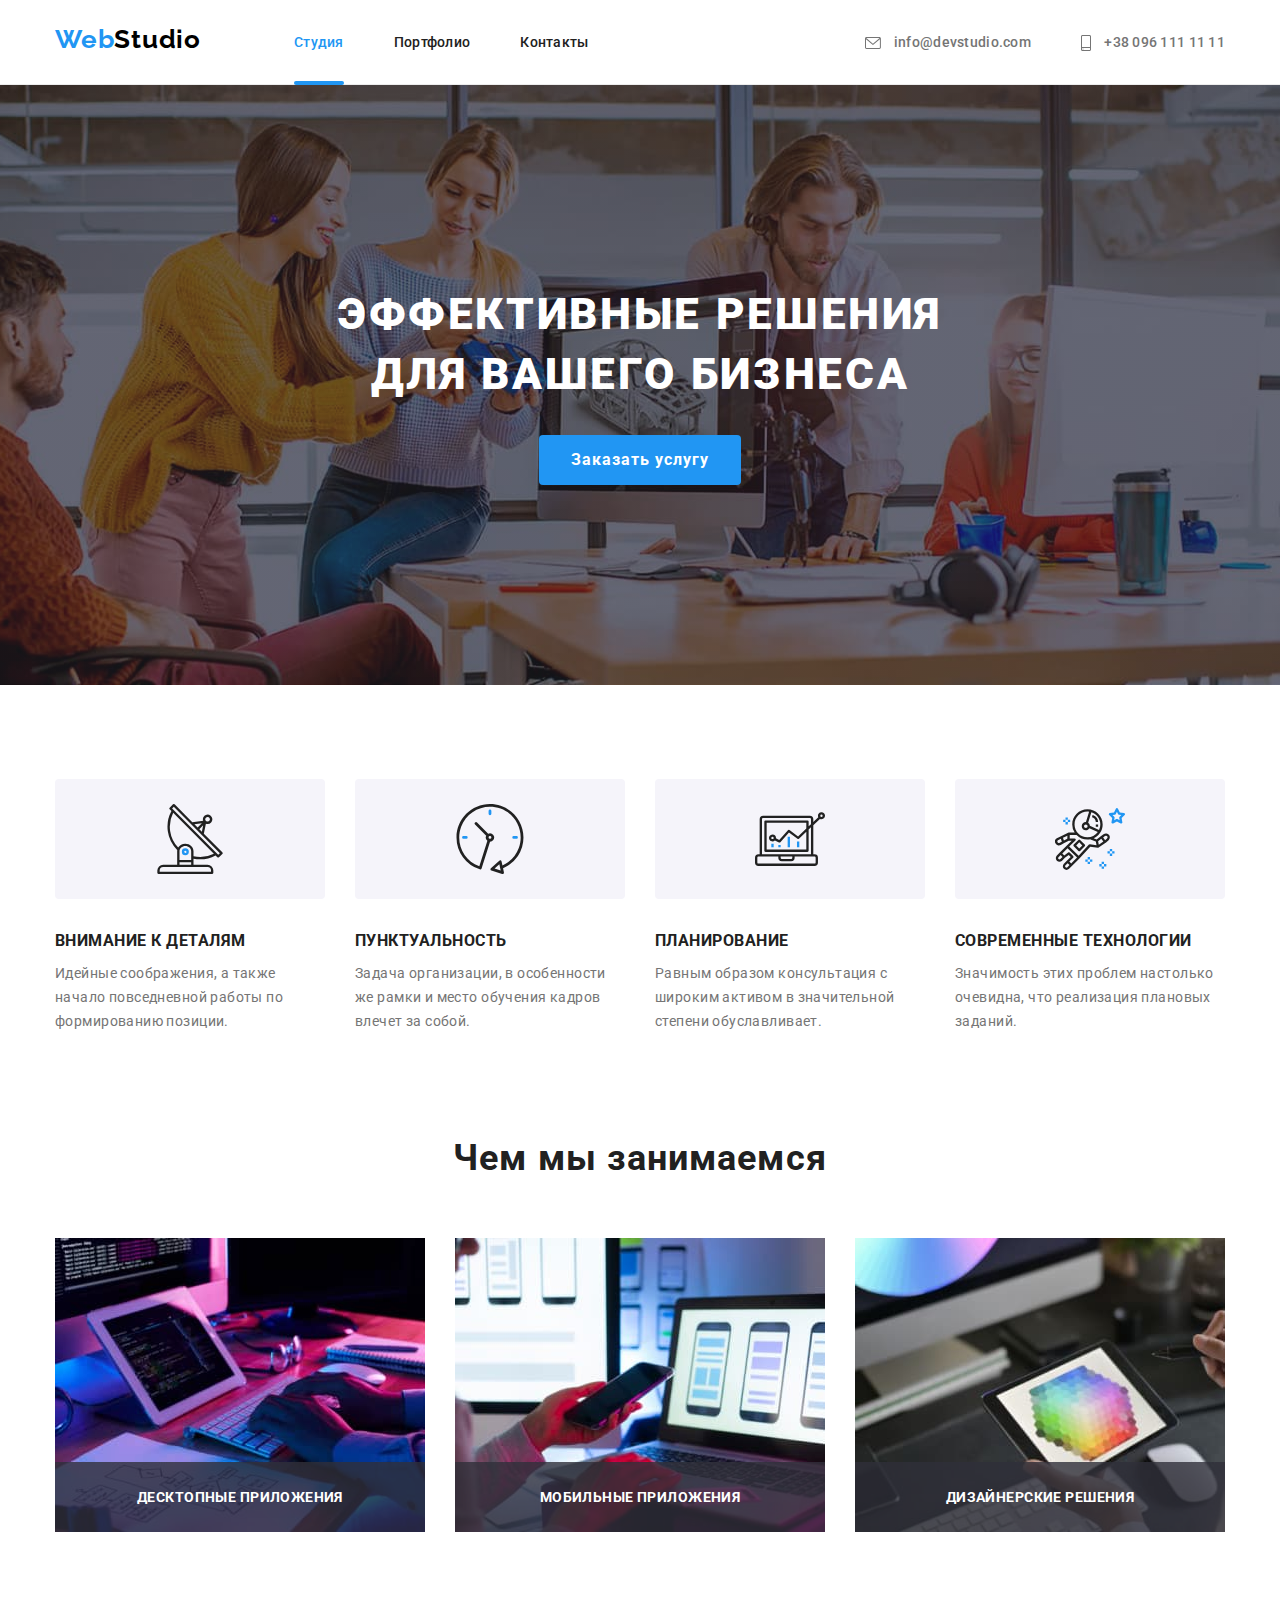
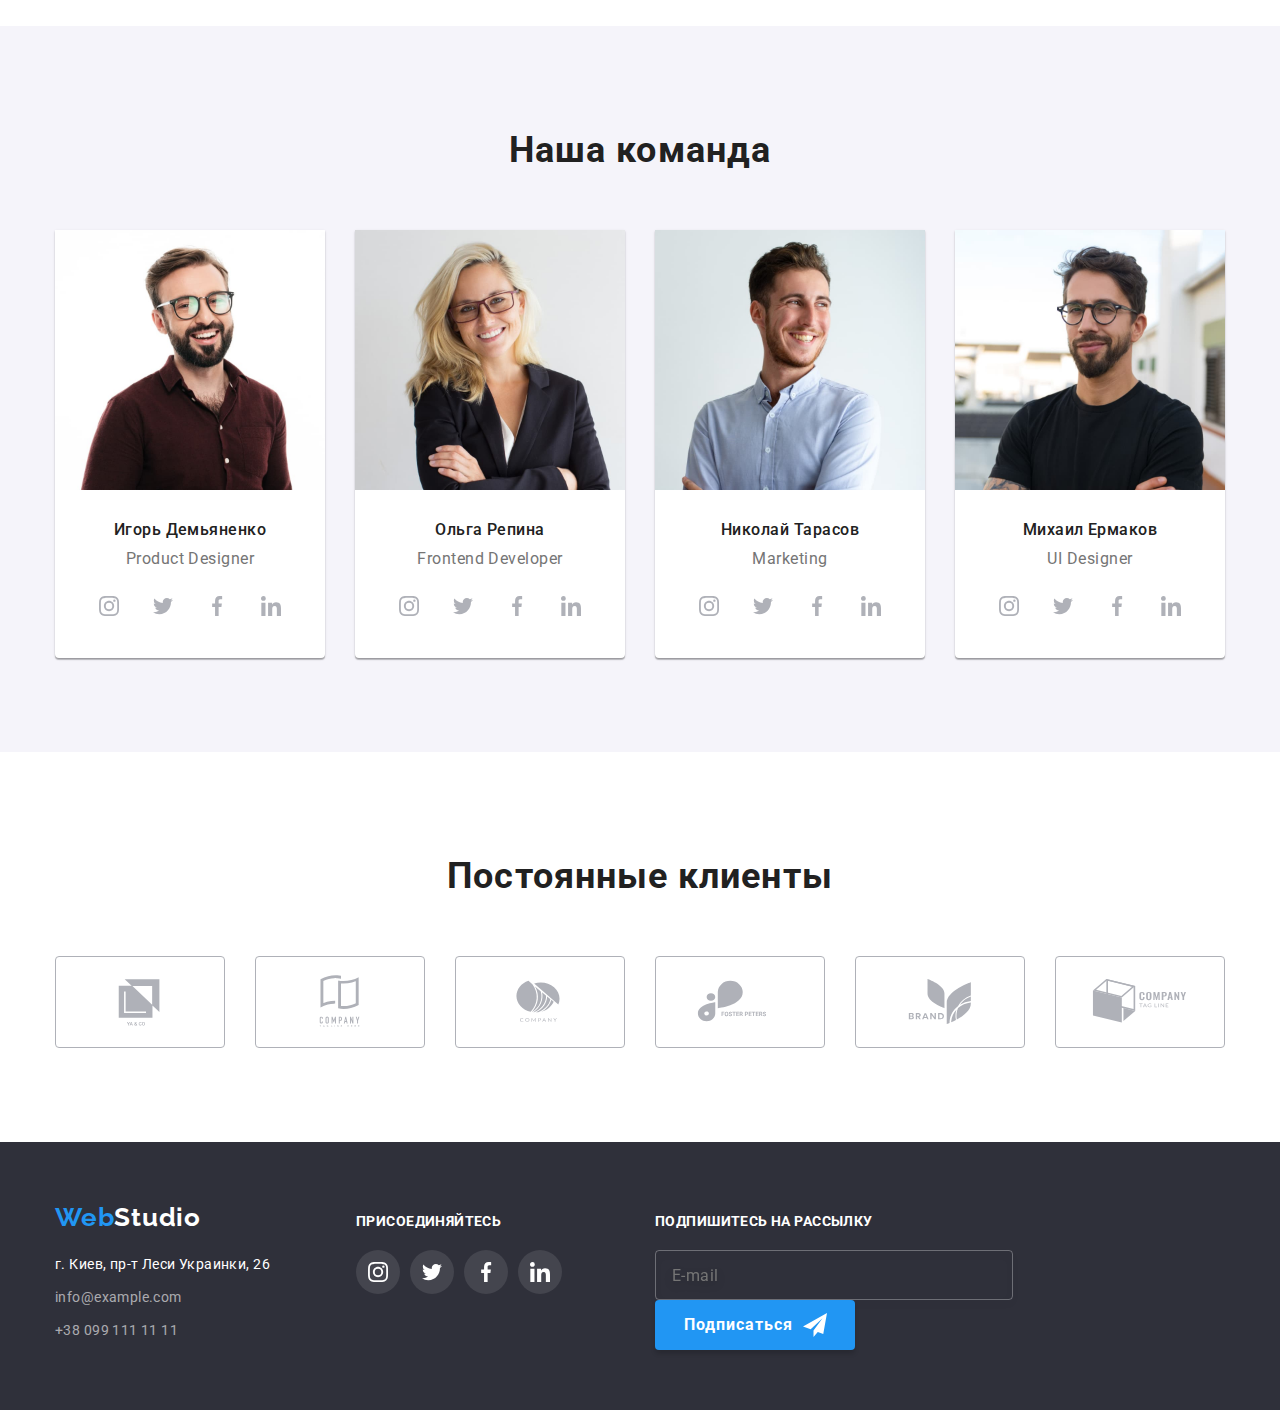
==== commit 725b950a: "Размечает в футере рассылку" ====
--- a/index.html
+++ b/index.html
@@ -396,6 +396,17 @@
                     </a>
                 </li>
             </ul>
+        </div>
+        <div class="container online">
+            <p class="online-title">Подпишитесь на рассылку</p>
+            <form class="online-form">
+                <input type="email" name="online-email" class="online-input" placeholder="E-mail">
+                <button type="submit" class="online-btn">
+                    <svg class="online-icon" width="24" height="24">
+                        <use href="./images/icons.svg#fly"></use>
+                    </svg>
+                    Подписаться</button>
+            </form>
         </div>    
         </div>
     </footer>
--- a/css/styles.css
+++ b/css/styles.css
@@ -609,6 +609,81 @@
   background-color: var(--accent-color);
 }
 
+.container .online {
+  display: flex;
+  flex-wrap: wrap;
+  width: 570px;
+  padding: 0;
+  margin-left: 93px;
+}
+
+.online-title {
+  color: var(--primary-light-color);
+  font-style: normal;
+  font-weight: 700;
+  font-size: 14px;
+  line-height: 1.14;
+  letter-spacing: 0.03em;
+  text-transform: uppercase;
+
+  margin-bottom: 20px;
+}
+
+.online-input {
+  width: 358px;
+  height: 50px;
+  margin-right: 12px;
+  padding-left: 16px;
+  background-color: transparent;
+  border: 1px solid rgba(255, 255, 255, 0.3);
+  box-sizing: border-box;
+  filter: drop-shadow(0px 4px 4px rgba(0, 0, 0, 0.15));
+  border-radius: 4px;
+  outline: none;
+
+  font-size: 16px;
+  line-height: 1.25;
+  letter-spacing: 0.03em;
+  color: rgba(255, 255, 255, 0.6);
+
+  transition-property: border-color;
+  transition-duration: var(--duration);
+  transition-timing-function: var(--timing);
+}
+
+.online-input:hover,
+.online-input:focus {
+  border-color: var(--accent-color);
+}
+
+.online-btn {
+  position: relative;
+  background-color: var(--accent-color);
+  color: var(--primary-light-color);
+  font-family: Roboto, sans-serif;
+  font-weight: 700;
+  font-size: 16px;
+  line-height: 1.88;
+  letter-spacing: 0.06em;
+
+  border: none;
+  box-shadow: 0px 4px 4px rgba(0, 0, 0, 0.15);
+  border-radius: 4px;
+
+  padding-top: 10px;
+  padding-right: 62px;
+  padding-bottom: 10px;
+  padding-left: 29px;
+  width: 200px;
+}
+
+.online-icon {
+  position: absolute;
+  right: 28px;
+  top: 50%;
+  transform: translateY(-50%);
+}
+
 /* Сайт Портфолио */
 
 .portfolio {
@@ -885,6 +960,7 @@
   height: 40px;
   border: 1px solid rgba(33, 33, 33, 0.2);
   border-radius: 4px;
+  outline: none;
 
   transition-property: border-color;
   transition-duration: var(--duration);
@@ -924,6 +1000,7 @@
   padding: 12px 16px;
   resize: none;
   margin-bottom: 20px;
+  outline: none;
 
   transition-property: border-color;
   transition-duration: var(--duration);
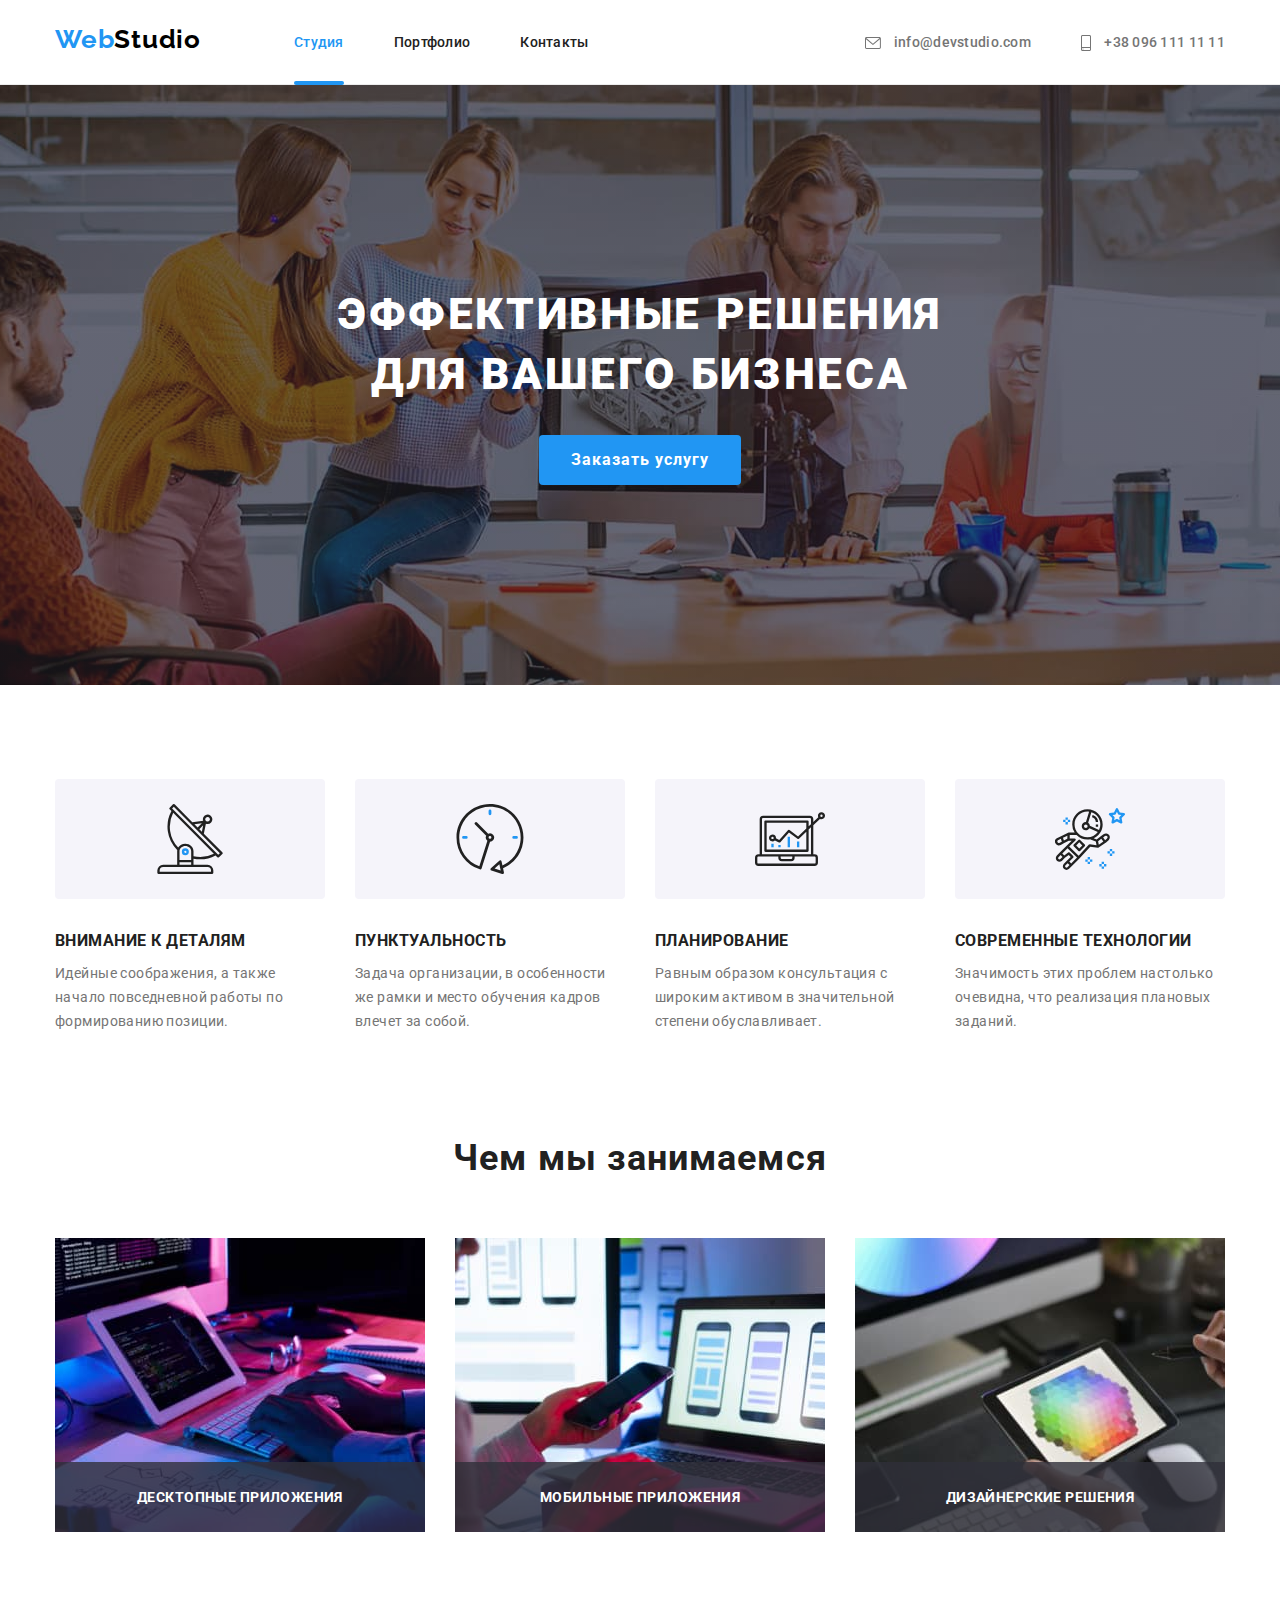
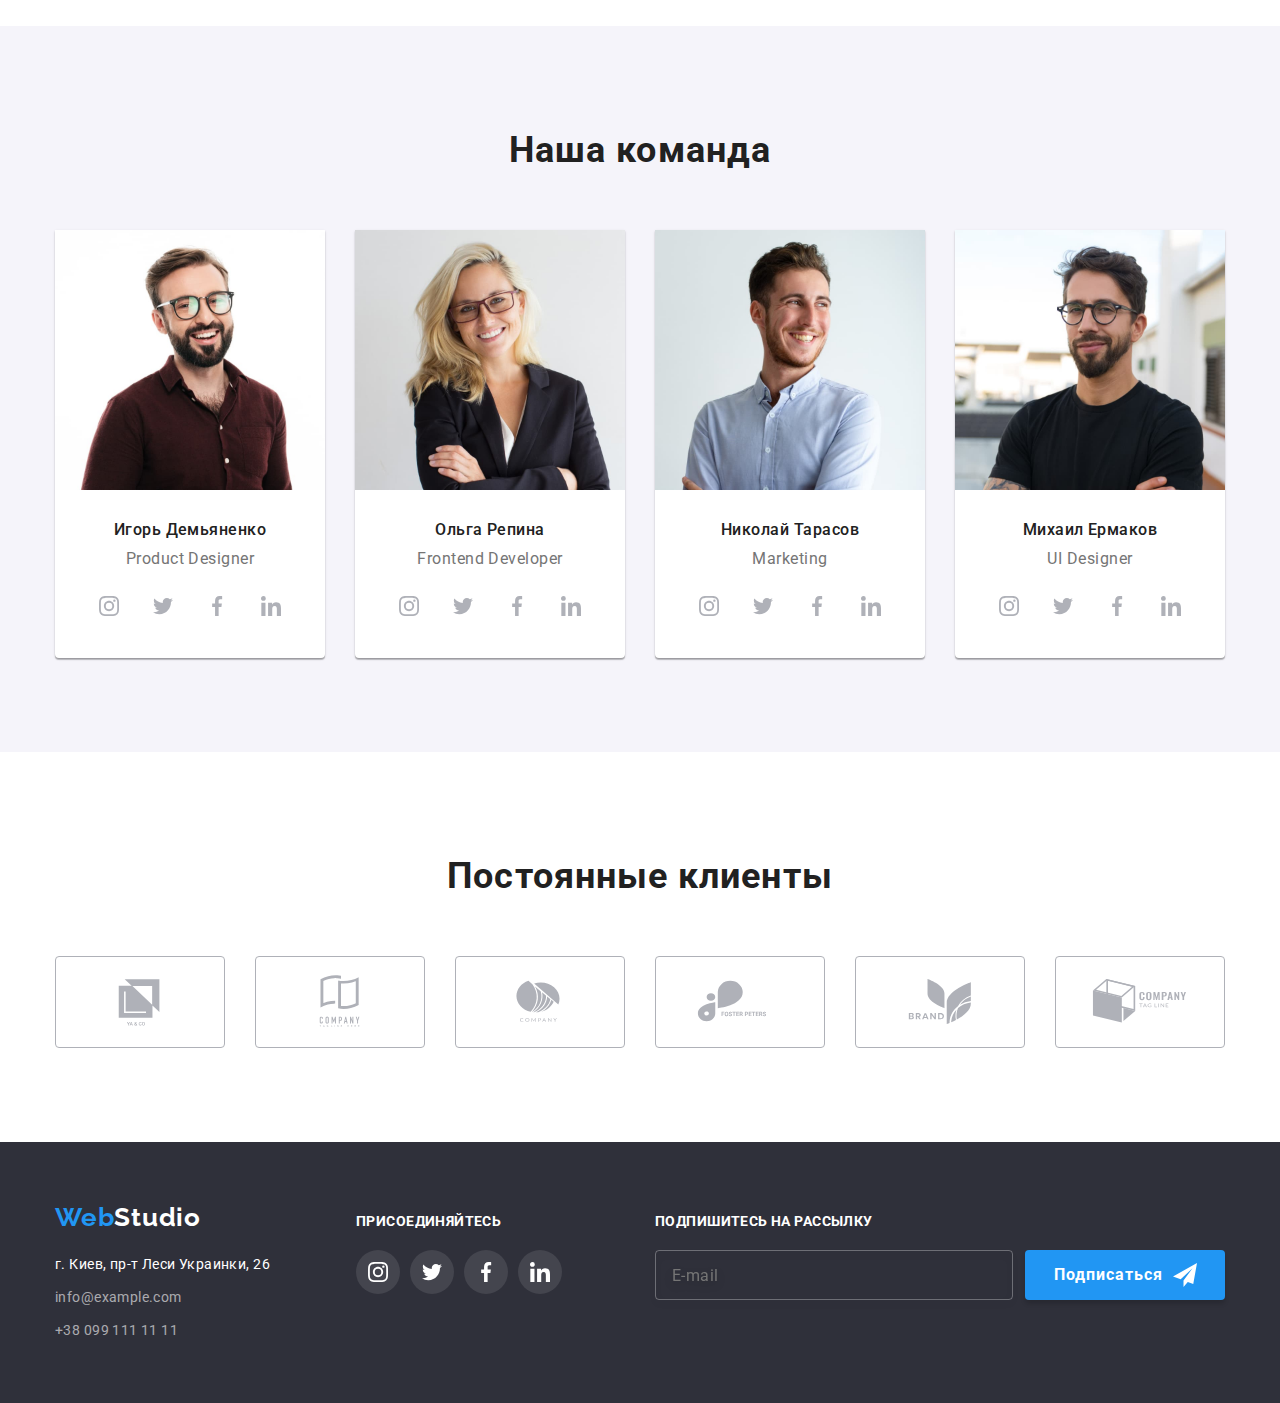
==== commit 030178a6: "Выравнивает подписку" ====
--- a/index.html
+++ b/index.html
@@ -400,6 +400,7 @@
         <div class="container online">
             <p class="online-title">Подпишитесь на рассылку</p>
             <form class="online-form">
+                <label for="online-email" class="modal-lable"></label>
                 <input type="email" name="online-email" class="online-input" placeholder="E-mail">
                 <button type="submit" class="online-btn">
                     <svg class="online-icon" width="24" height="24">
--- a/css/styles.css
+++ b/css/styles.css
@@ -617,6 +617,10 @@
   margin-left: 93px;
 }
 
+.online-form {
+  display: flex;
+}
+
 .online-title {
   color: var(--primary-light-color);
   font-style: normal;
@@ -1043,6 +1047,7 @@
 .contract {
   color: var(--accent-color);
   margin-left: 5px;
+  text-decoration: underline;
 }
 
 .modal-btn {
